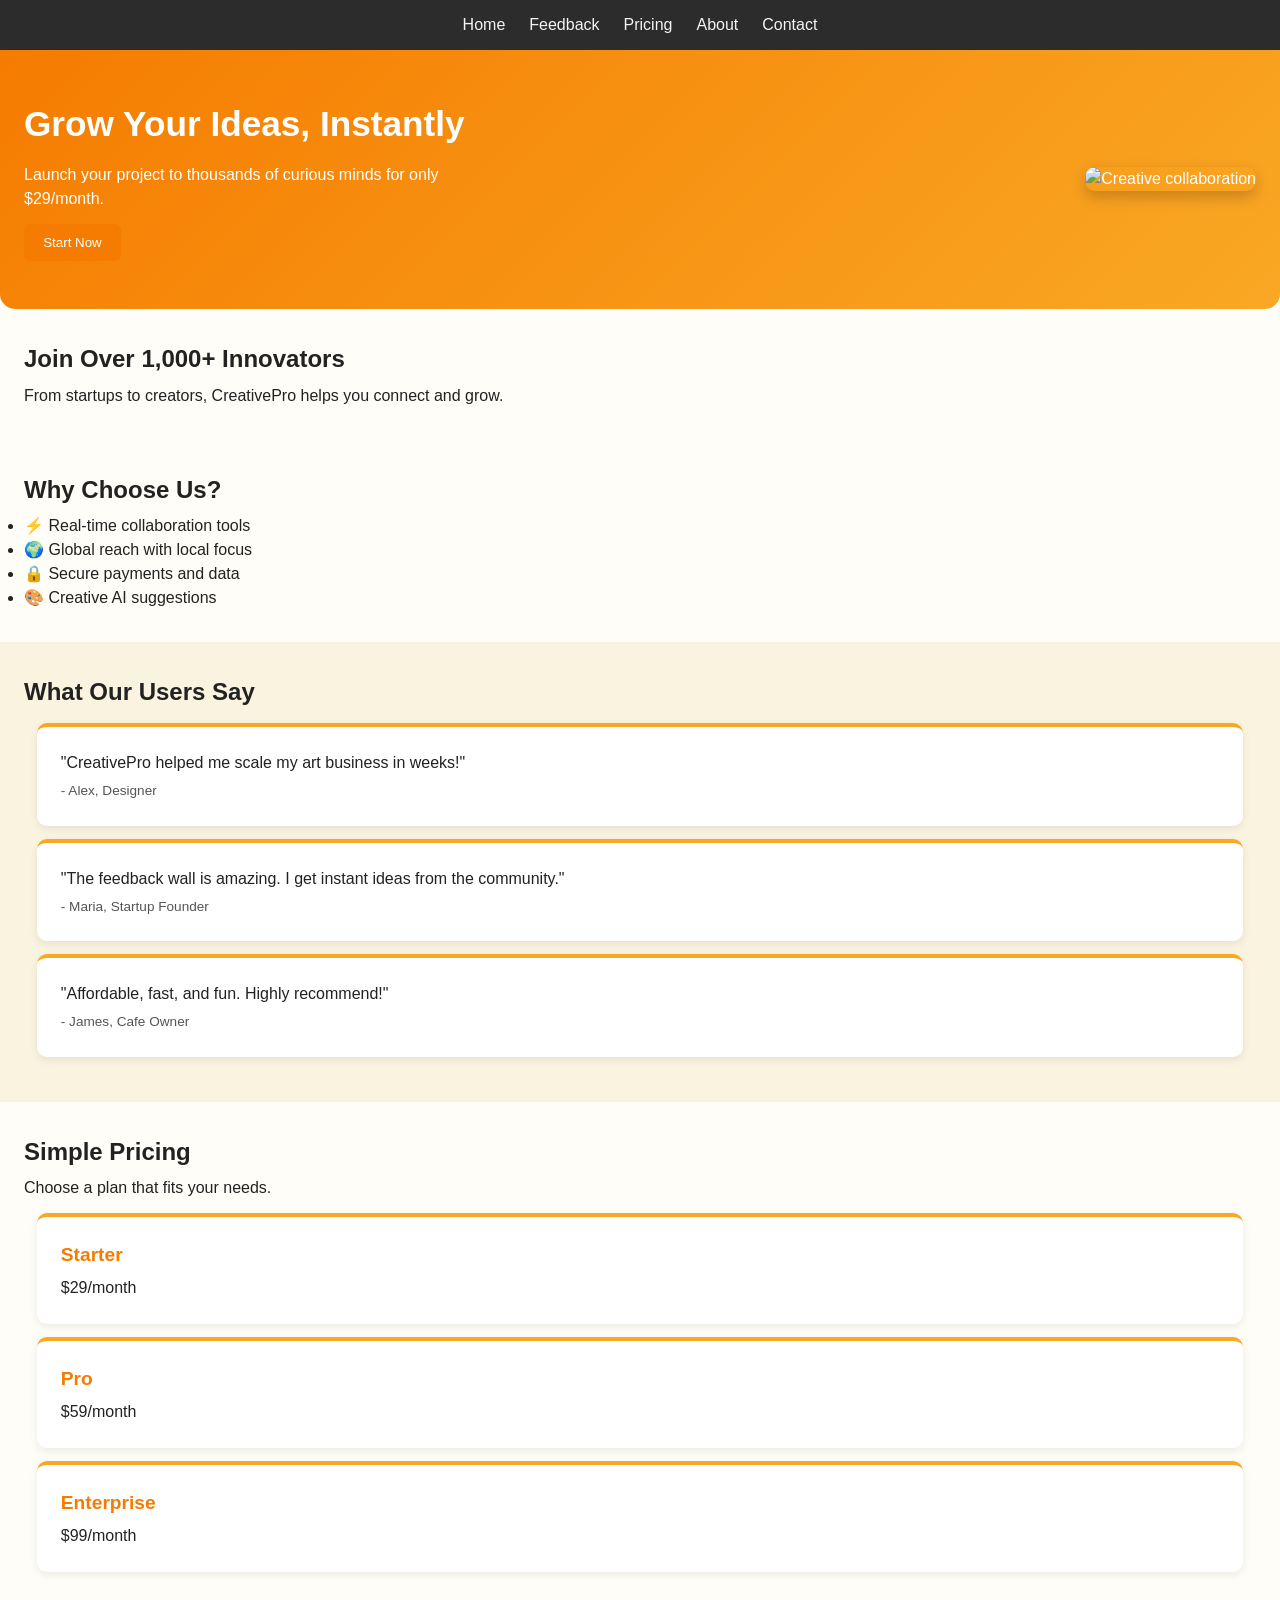
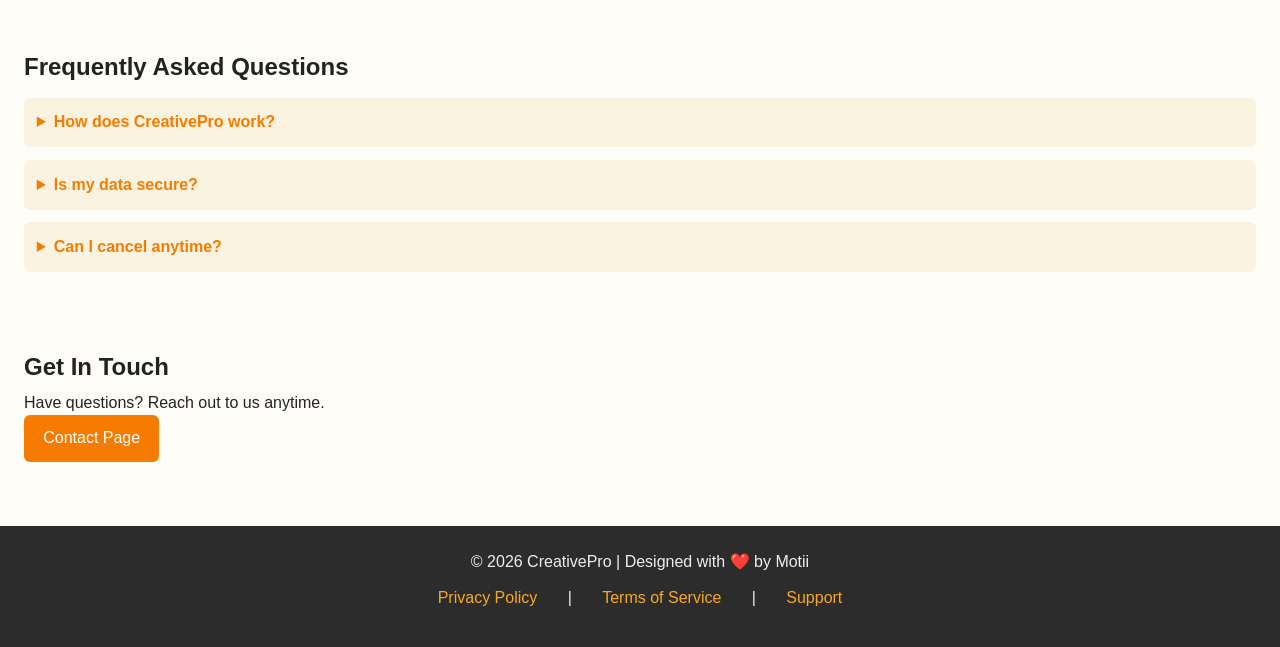
==== index.html @ 81c53964 "first commit" ====
<!DOCTYPE html>
<html lang="en">
<head>
  <meta charset="UTF-8">
  <title>CreativePro | Home</title>
  <link rel="stylesheet" href="style.css">
</head>
<body>
  <!-- Navigation -->
  <nav>
    <a href="index.html">Home</a>
    <a href="feedback.html">Feedback</a>
    <a href="pricing.html">Pricing</a>
    <a href="about.html">About</a>
    <a href="contact.html">Contact</a>
  </nav>

  <!-- Hero Section -->
  <section class="hero">
    <div class="hero-text">
      <h1>Grow Your Ideas, Instantly</h1>
      <p>Launch your project to thousands of curious minds for only $29/month.</p>
      <button id="ctaBtn">Start Now</button>
    </div>
    <div class="hero-image">
      <img src="https://picsum.photos/500/300" alt="Creative collaboration">
    </div>
  </section>

  <!-- Community Section -->
  <section class="community">
    <h2>Join Over 1,000+ Innovators</h2>
    <p>From startups to creators, CreativePro helps you connect and grow.</p>
  </section>

  <!-- Features Section -->
  <section class="features">
    <h2>Why Choose Us?</h2>
    <ul>
      <li>⚡ Real-time collaboration tools</li>
      <li>🌍 Global reach with local focus</li>
      <li>🔒 Secure payments and data</li>
      <li>🎨 Creative AI suggestions</li>
    </ul>
  </section>

  <!-- Testimonials Section -->
  <section class="testimonials">
    <h2>What Our Users Say</h2>
    <div class="testimonial">
      <p>"CreativePro helped me scale my art business in weeks!"</p>
      <span>- Alex, Designer</span>
    </div>
    <div class="testimonial">
      <p>"The feedback wall is amazing. I get instant ideas from the community."</p>
      <span>- Maria, Startup Founder</span>
    </div>
    <div class="testimonial">
      <p>"Affordable, fast, and fun. Highly recommend!"</p>
      <span>- James, Cafe Owner</span>
    </div>
  </section>

  <!-- Pricing Preview -->
  <section class="pricing-preview">
    <h2>Simple Pricing</h2>
    <p>Choose a plan that fits your needs.</p>
    <div class="plan">
      <h3>Starter</h3>
      <p>$29/month</p>
    </div>
    <div class="plan">
      <h3>Pro</h3>
      <p>$59/month</p>
    </div>
    <div class="plan">
      <h3>Enterprise</h3>
      <p>$99/month</p>
    </div>
  </section>

  <!-- FAQ Section -->
  <section class="faq">
    <h2>Frequently Asked Questions</h2>
    <details>
      <summary>How does CreativePro work?</summary>
      <p>We connect you with thousands of potential customers through smart advertising and AI-driven insights.</p>
    </details>
    <details>
      <summary>Is my data secure?</summary>
      <p>Yes, we use encrypted transactions and secure storage to protect your information.</p>
    </details>
    <details>
      <summary>Can I cancel anytime?</summary>
      <p>Absolutely. You can cancel or upgrade your plan at any time.</p>
    </details>
  </section>

  <!-- Contact Preview -->
  <section class="contact-preview">
    <h2>Get In Touch</h2>
    <p>Have questions? Reach out to us anytime.</p>
    <a href="contact.html" class="btn">Contact Page</a>
  </section>

  <!-- Footer -->
  <footer>
    <p>&copy; 2026 CreativePro | Designed with ❤️ by Motii</p>
    <nav>
      <a href="#">Privacy Policy</a> |
      <a href="#">Terms of Service</a> |
      <a href="#">Support</a>
    </nav>
  </footer>

  <script src="script.js"></script>
</body>
</html>
---- style.css ----
/* Reset */
* {
  margin: 0;
  padding: 0;
  box-sizing: border-box;
}

/* Base Styles */
body {
  font-family: 'Poppins', 'Segoe UI', sans-serif;
  background: #fffdf7;
  color: #222;
  line-height: 1.5;
}

h1, h2, h3 {
  margin-bottom: 0.4rem;
  font-weight: 600;
}

section {
  padding: 2rem 1.5rem; /* reduced spacing */
}

/* Navigation */
nav {
  background: #2c2c2c;
  padding: 0.8rem 1.5rem;
  display: flex;
  justify-content: center;
  gap: 1.5rem;
  position: sticky;
  top: 0;
}

nav a {
  color: #f4f4f4;
  text-decoration: none;
  font-weight: 500;
  transition: color 0.3s;
}

nav a:hover {
  color: #f9a825;
}

/* Hero Section */
.hero {
  display: flex;
  flex-wrap: wrap;
  justify-content: space-between;
  align-items: center;
  background: linear-gradient(135deg, #f57c00, #f9a825);
  color: white;
  padding: 3rem 1.5rem; /* tighter */
  border-radius: 0 0 15px 15px;
}

.hero-text {
  max-width: 480px;
}

.hero-text h1 {
  font-size: 2.2rem;
}

.hero-text p {
  margin: 0.8rem 0;
  font-size: 1rem;
}

.hero-image img {
  border-radius: 10px;
  box-shadow: 0 6px 15px rgba(0,0,0,0.2);
}

/* Buttons */
button, .btn {
  padding: 0.7rem 1.2rem;
  border: none;
  border-radius: 6px;
  background: #f57c00;
  color: white;
  cursor: pointer;
  font-weight: 500;
  transition: background 0.3s, transform 0.2s;
  text-decoration: none;
  display: inline-block;
}

button:hover, .btn:hover {
  background: #d84315;
  transform: translateY(-2px);
}

/* Cards */
.plan, .testimonial, .feedback-card {
  background: #fff;
  border-radius: 10px;
  box-shadow: 0 3px 8px rgba(0,0,0,0.08);
  padding: 1.5rem;
  margin: 0.8rem;
  border-top: 4px solid #f9a825;
  transition: transform 0.3s, box-shadow 0.3s;
}

.plan:hover, .testimonial:hover, .feedback-card:hover {
  transform: translateY(-3px);
  box-shadow: 0 6px 15px rgba(0,0,0,0.12);
}

/* Pricing Section */
.pricing {
  display: flex;
  justify-content: center;
  gap: 1.5rem;
  flex-wrap: wrap;
}

.plan h3 {
  margin-bottom: 0.4rem;
  font-size: 1.2rem;
  color: #f57c00;
}

/* Comparison Table */
.comparison table {
  width: 100%;
  border-collapse: collapse;
  margin-top: 1.5rem;
}

.comparison th, .comparison td {
  border: 1px solid #eee;
  padding: 0.6rem;
  text-align: center;
}

.comparison th {
  background: #f57c00;
  color: white;
}

/* Testimonials Section */
.testimonials {
  background: #faf3e0;
  padding: 2rem 1.5rem;
}

.testimonial span {
  display: block;
  margin-top: 0.4rem;
  color: #555;
  font-size: 0.85rem;
}

/* Feedback */
.interactive {
  text-align: center;
}

#feedbackInput {
  padding: 0.6rem;
  width: 55%;
  border: 1px solid #ddd;
  border-radius: 6px;
  margin-bottom: 0.8rem;
}

#feedbackWall {
  margin-top: 0.8rem;
  display: flex;
  flex-wrap: wrap;
  gap: 12px;
  justify-content: center;
}

/* FAQ */
.faq details {
  margin: 0.8rem 0;
  padding: 0.8rem;
  background: #faf3e0;
  border-radius: 6px;
  cursor: pointer;
}

.faq summary {
  font-weight: 600;
  color: #f57c00;
}

/* Contact */
.contact form {
  display: flex;
  flex-direction: column;
  max-width: 480px;
  margin: auto;
}

.contact input, .contact textarea {
  margin: 0.4rem 0;
  padding: 0.7rem;
  border: 1px solid #ddd;
  border-radius: 6px;
}

/* Footer */
footer {
  background: #2c2c2c;
  color: #eee;
  text-align: center;
  padding: 1.5rem;
  margin-top: 2rem;
}

footer nav a {
  color: #f9a825;
  text-decoration: none;
  margin: 0 0.4rem;
}

footer nav a:hover {
  color: #fff;
}

/* Responsive */
@media (max-width: 768px) {
  .hero {
    flex-direction: column;
    text-align: center;
  }
  .hero-text {
    max-width: 100%;
  }
  .pricing {
    flex-direction: column;
    align-items: center;
  }
}
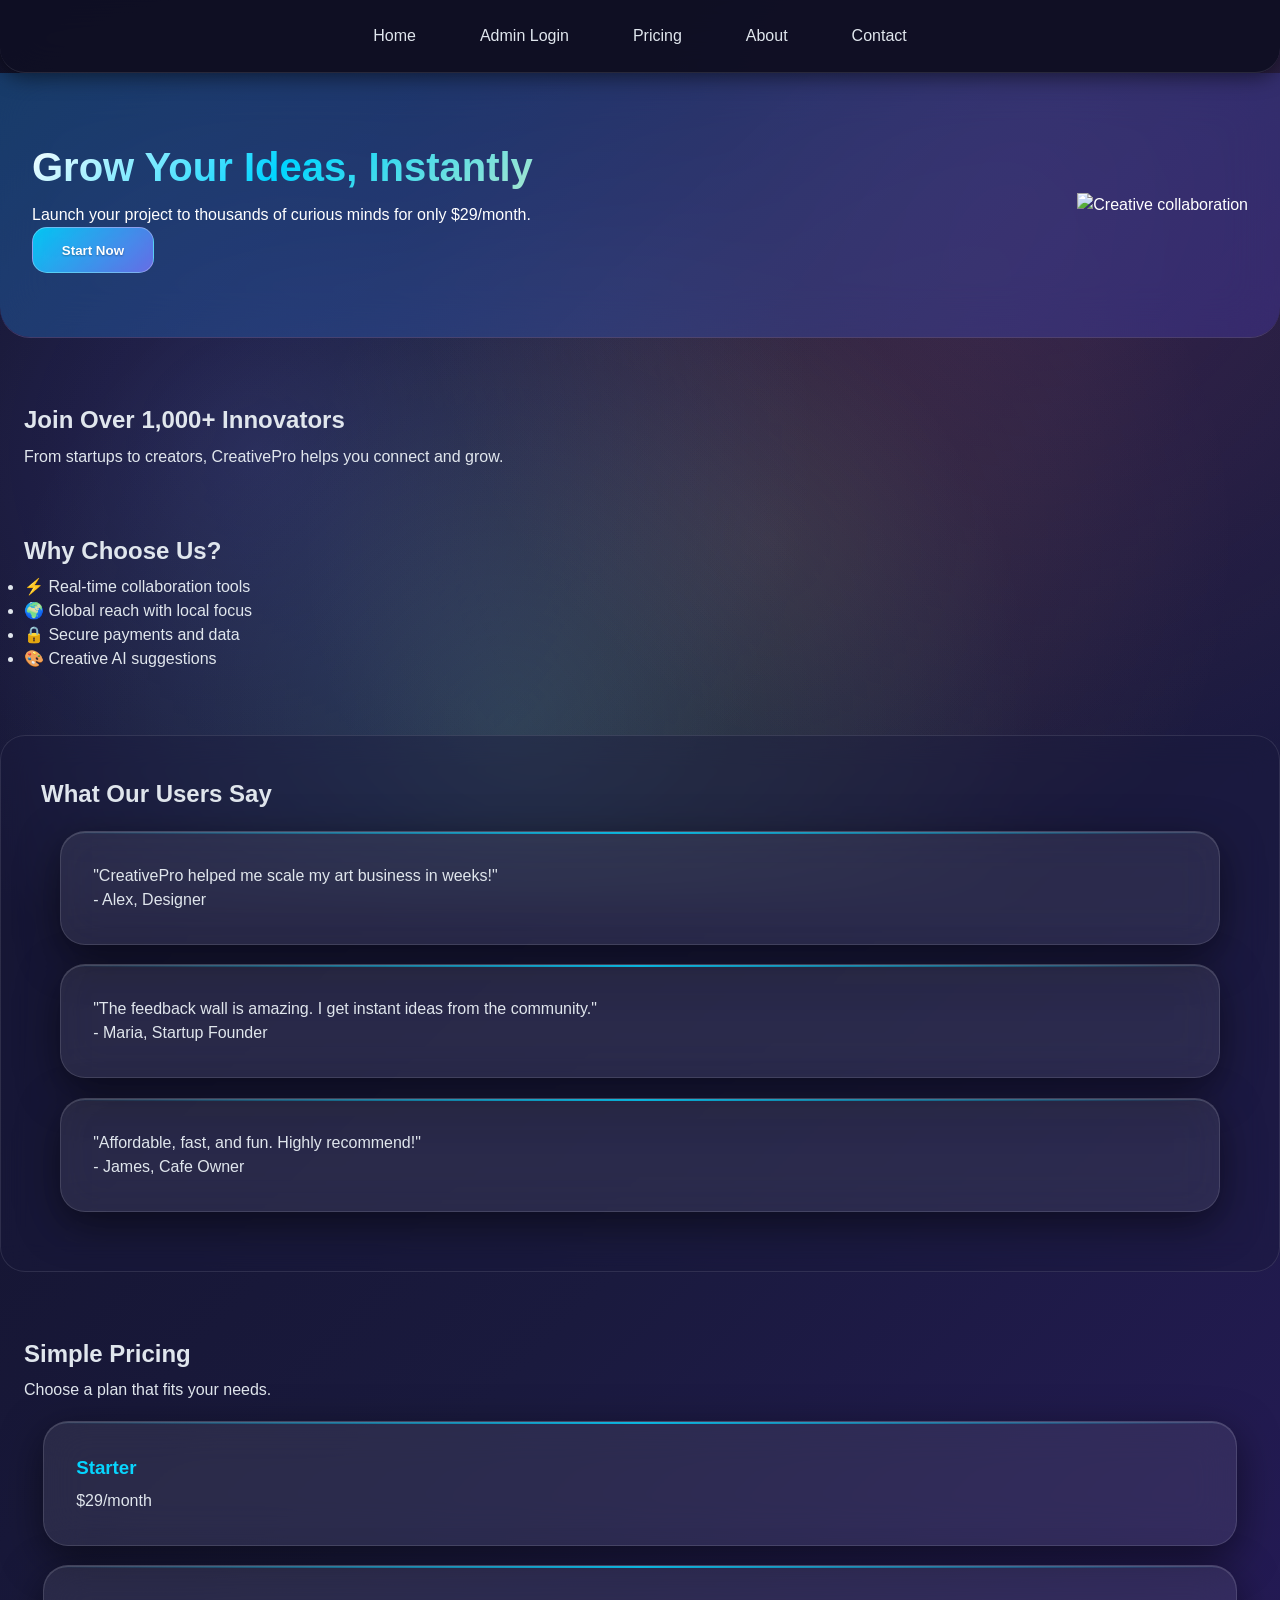
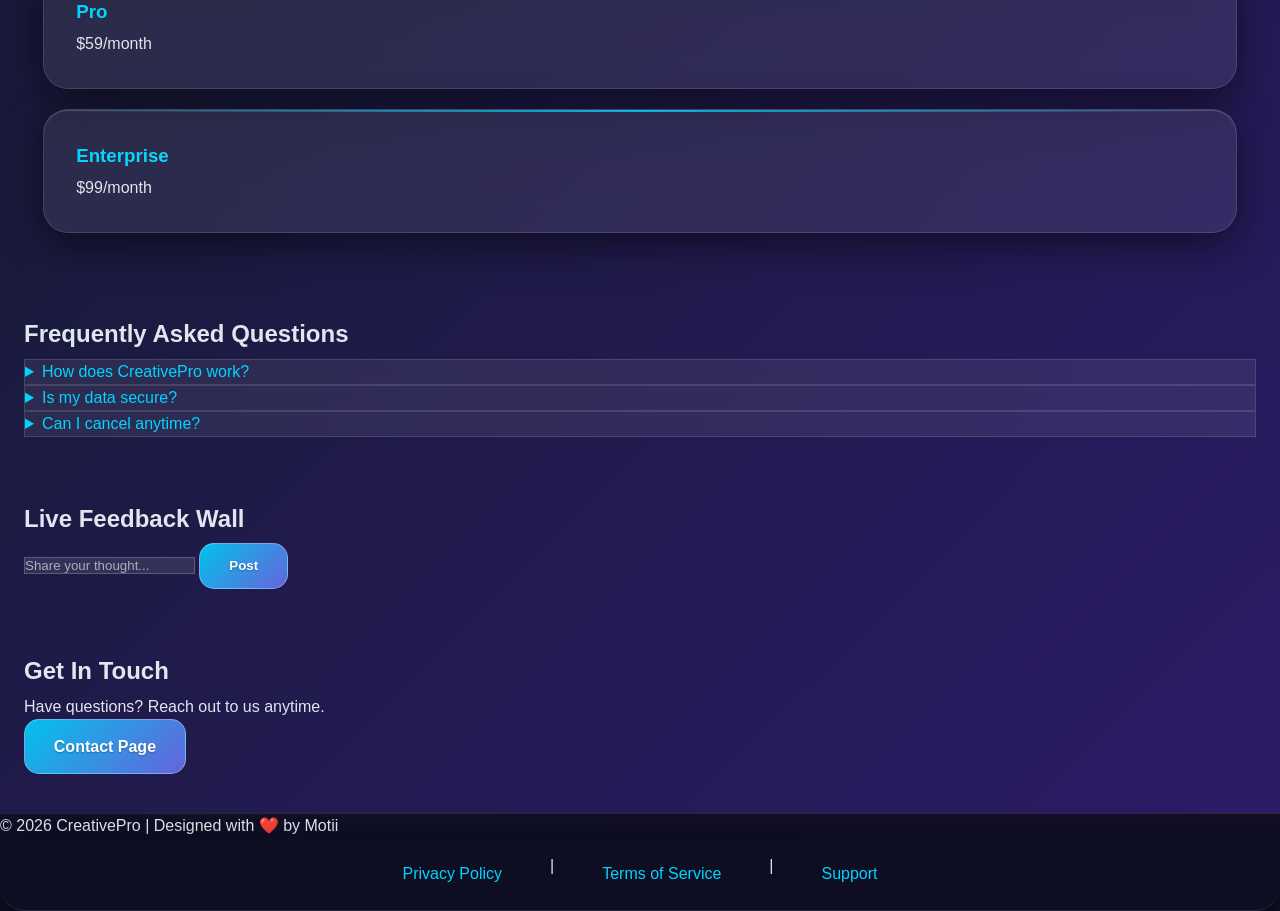
==== commit 706e82b6: "modified style" ====
--- a/index.html
+++ b/index.html
@@ -9,7 +9,7 @@
   <!-- Navigation -->
   <nav>
     <a href="index.html">Home</a>
-    <a href="feedback.html">Feedback</a>
+    <a href="login.html">Admin Login</a>
     <a href="pricing.html">Pricing</a>
     <a href="about.html">About</a>
     <a href="contact.html">Contact</a>
@@ -96,6 +96,14 @@
     </details>
   </section>
 
+  <!-- Feedback Wall -->
+  <section class="interactive">
+    <h2>Live Feedback Wall</h2>
+    <input type="text" id="feedbackInput" placeholder="Share your thought...">
+    <button id="addFeedback">Post</button>
+    <div id="feedbackWall"></div>
+  </section>
+
   <!-- Contact Preview -->
   <section class="contact-preview">
     <h2>Get In Touch</h2>
--- a/style.css
+++ b/style.css
@@ -5,12 +5,35 @@
   box-sizing: border-box;
 }
 
-/* Base Styles */
+/* Base Styles - NEW COLOR SCHEME */
 body {
   font-family: 'Poppins', 'Segoe UI', sans-serif;
-  background: #fffdf7;
-  color: #222;
+  background: linear-gradient(135deg, #0f0f23 0%, #1a1a3e 50%, #2d1b69 100%); /* Dark cosmic theme */
+  color: #e0e6ed;
   line-height: 1.5;
+  min-height: 100vh;
+  position: relative;
+}
+
+body::before {
+  content: '';
+  position: fixed;
+  top: 0;
+  left: 0;
+  width: 100%;
+  height: 100%;
+  background: 
+    radial-gradient(circle at 20% 50%, rgba(120, 119, 255, 0.2) 0%, transparent 50%),
+    radial-gradient(circle at 80% 20%, rgba(255, 119, 198, 0.15) 0%, transparent 50%),
+    radial-gradient(circle at 40% 80%, rgba(120, 255, 198, 0.15) 0%, transparent 50%),
+    radial-gradient(circle at 60% 60%, rgba(255, 198, 119, 0.1) 0%, transparent 50%);
+  z-index: -1;
+  animation: float 20s ease-in-out infinite alternate;
+}
+
+@keyframes float {
+  0% { transform: scale(1) rotate(0deg); }
+  100% { transform: scale(1.05) rotate(1deg); }
 }
 
 h1, h2, h3 {
@@ -19,221 +42,278 @@
 }
 
 section {
-  padding: 2rem 1.5rem; /* reduced spacing */
-}
-
-/* Navigation */
+  padding: 2rem 1.5rem;
+}
+
+/* Glassmorphism Mixin/Base - Updated for new colors */
+.glass {
+  background: rgba(255, 255, 255, 0.1);
+  backdrop-filter: blur(15px);
+  -webkit-backdrop-filter: blur(15px);
+  border: 1px solid rgba(255, 255, 255, 0.15);
+  box-shadow: 
+    0 8px 32px rgba(0, 0, 0, 0.4),
+    inset 0 1px 0 rgba(255, 255, 255, 0.2);
+  border-radius: 20px;
+}
+
+/* Navigation - Dark Glass */
 nav {
-  background: #2c2c2c;
-  padding: 0.8rem 1.5rem;
+  background: rgba(15, 15, 35, 0.95);
+  backdrop-filter: blur(20px);
+  -webkit-backdrop-filter: blur(20px);
+  padding: 1rem 1.5rem;
   display: flex;
   justify-content: center;
-  gap: 1.5rem;
+  gap: 2rem;
   position: sticky;
   top: 0;
+  z-index: 100;
+  border-radius: 0 0 25px 25px;
+  border-bottom: 1px solid rgba(255, 255, 255, 0.1);
+  box-shadow: 0 4px 20px rgba(0, 0, 0, 0.5);
 }
 
 nav a {
-  color: #f4f4f4;
+  color: #e0e6ed;
   text-decoration: none;
   font-weight: 500;
-  transition: color 0.3s;
+  transition: all 0.3s ease;
+  position: relative;
+  padding: 0.5rem 1rem;
+  border-radius: 10px;
 }
 
 nav a:hover {
-  color: #f9a825;
-}
-
-/* Hero Section */
+  color: #00d4ff;
+  background: rgba(0, 212, 255, 0.1);
+  text-shadow: 0 0 15px rgba(0, 212, 255, 0.5);
+}
+
+/* Hero Section - Cosmic Glass */
 .hero {
   display: flex;
   flex-wrap: wrap;
   justify-content: space-between;
   align-items: center;
-  background: linear-gradient(135deg, #f57c00, #f9a825);
-  color: white;
-  padding: 3rem 1.5rem; /* tighter */
-  border-radius: 0 0 15px 15px;
-}
-
-.hero-text {
-  max-width: 480px;
+  background: rgba(45, 27, 105, 0.4);
+  backdrop-filter: blur(25px);
+  -webkit-backdrop-filter: blur(25px);
+  color: #fff;
+  padding: 4rem 2rem;
+  border-radius: 0 0 30px 30px;
+  margin-bottom: 2rem;
+  position: relative;
+  overflow: hidden;
+  border-bottom: 1px solid rgba(255, 255, 255, 0.15);
+}
+
+.hero::before {
+  content: '';
+  position: absolute;
+  top: 0;
+  left: 0;
+  right: 0;
+  bottom: 0;
+  background: linear-gradient(135deg, rgba(0, 212, 255, 0.2), rgba(120, 119, 255, 0.15));
+  border-radius: 0 0 30px 30px;
+  z-index: -1;
+  animation: shimmer 3s ease-in-out infinite alternate;
+}
+
+@keyframes shimmer {
+  0% { opacity: 0.7; }
+  100% { opacity: 1; }
 }
 
 .hero-text h1 {
-  font-size: 2.2rem;
-}
-
-.hero-text p {
-  margin: 0.8rem 0;
-  font-size: 1rem;
-}
-
-.hero-image img {
-  border-radius: 10px;
-  box-shadow: 0 6px 15px rgba(0,0,0,0.2);
-}
-
-/* Buttons */
+  font-size: 2.5rem;
+  background: linear-gradient(135deg, #fff, #00d4ff, #a8e6cf);
+  -webkit-background-clip: text;
+  -webkit-text-fill-color: transparent;
+  background-clip: text;
+}
+
+/* Buttons - Neon Glass */
 button, .btn {
-  padding: 0.7rem 1.2rem;
+  padding: 0.9rem 1.8rem;
   border: none;
-  border-radius: 6px;
-  background: #f57c00;
+  border-radius: 15px;
+  background: linear-gradient(135deg, rgba(0, 212, 255, 0.9), rgba(120, 119, 255, 0.8));
+  backdrop-filter: blur(12px);
   color: white;
   cursor: pointer;
-  font-weight: 500;
-  transition: background 0.3s, transform 0.2s;
+  font-weight: 600;
+  transition: all 0.4s ease;
   text-decoration: none;
   display: inline-block;
+  position: relative;
+  overflow: hidden;
+  border: 1px solid rgba(255, 255, 255, 0.3);
+  text-shadow: 0 1px 2px rgba(0,0,0,0.3);
 }
 
 button:hover, .btn:hover {
-  background: #d84315;
-  transform: translateY(-2px);
-}
-
-/* Cards */
+  background: linear-gradient(135deg, rgba(0, 212, 255, 1), rgba(120, 119, 255, 0.95));
+  transform: translateY(-4px) scale(1.05);
+  box-shadow: 
+    0 15px 35px rgba(0, 212, 255, 0.4),
+    0 5px 15px rgba(0, 0, 0, 0.3);
+}
+
+/* Cards - Dark Glassmorphism */
 .plan, .testimonial, .feedback-card {
-  background: #fff;
-  border-radius: 10px;
-  box-shadow: 0 3px 8px rgba(0,0,0,0.08);
-  padding: 1.5rem;
-  margin: 0.8rem;
-  border-top: 4px solid #f9a825;
-  transition: transform 0.3s, box-shadow 0.3s;
+  background: rgba(255, 255, 255, 0.08);
+  backdrop-filter: blur(20px);
+  -webkit-backdrop-filter: blur(20px);
+  border: 1px solid rgba(255, 255, 255, 0.12);
+  box-shadow: 
+    0 12px 40px rgba(0, 0, 0, 0.5),
+    inset 0 1px 0 rgba(255, 255, 255, 0.15);
+  padding: 2rem;
+  margin: 1.2rem;
+  border-radius: 25px;
+  transition: all 0.5s cubic-bezier(0.175, 0.885, 0.32, 1.275);
+  position: relative;
+  overflow: hidden;
+}
+
+.plan::before, .testimonial::before, .feedback-card::before {
+  content: '';
+  position: absolute;
+  top: 0;
+  left: 0;
+  right: 0;
+  height: 2px;
+  background: linear-gradient(90deg, transparent, rgba(0, 212, 255, 0.8), transparent);
 }
 
 .plan:hover, .testimonial:hover, .feedback-card:hover {
-  transform: translateY(-3px);
-  box-shadow: 0 6px 15px rgba(0,0,0,0.12);
-}
-
-/* Pricing Section */
-.pricing {
-  display: flex;
-  justify-content: center;
-  gap: 1.5rem;
-  flex-wrap: wrap;
+  transform: translateY(-10px) scale(1.03);
+  box-shadow: 
+    0 25px 50px rgba(0, 0, 0, 0.6),
+    0 10px 25px rgba(0, 212, 255, 0.2),
+    inset 0 1px 0 rgba(255, 255, 255, 0.25);
+  border-color: rgba(0, 212, 255, 0.4);
 }
 
 .plan h3 {
-  margin-bottom: 0.4rem;
-  font-size: 1.2rem;
-  color: #f57c00;
-}
+  background: linear-gradient(135deg, #00d4ff, #a8e6cf);
+  -webkit-background-clip: text;
+  -webkit-text-fill-color: transparent;
+  background-clip: text;
+}
+
+/* Rest of your existing styles remain the same but with color updates... */
 
 /* Comparison Table */
-.comparison table {
-  width: 100%;
-  border-collapse: collapse;
-  margin-top: 1.5rem;
-}
-
-.comparison th, .comparison td {
-  border: 1px solid #eee;
-  padding: 0.6rem;
-  text-align: center;
+.comparison {
+  background: rgba(255, 255, 255, 0.06);
+  backdrop-filter: blur(15px);
+  border-radius: 25px;
+  padding: 2rem;
+  margin: 2rem auto;
+  max-width: 900px;
+  border: 1px solid rgba(255, 255, 255, 0.1);
 }
 
 .comparison th {
-  background: #f57c00;
+  background: linear-gradient(135deg, rgba(0, 212, 255, 0.9), rgba(120, 119, 255, 0.8));
   color: white;
 }
 
-/* Testimonials Section */
+/* Testimonials */
 .testimonials {
-  background: #faf3e0;
-  padding: 2rem 1.5rem;
-}
-
-.testimonial span {
-  display: block;
-  margin-top: 0.4rem;
-  color: #555;
-  font-size: 0.85rem;
-}
-
-/* Feedback */
-.interactive {
-  text-align: center;
-}
-
+  background: rgba(26, 26, 62, 0.4);
+  backdrop-filter: blur(15px);
+  padding: 2.5rem;
+  border-radius: 25px;
+  margin: 2rem 0;
+  border: 1px solid rgba(255, 255, 255, 0.1);
+}
+
+/* Feedback Input */
 #feedbackInput {
-  padding: 0.6rem;
-  width: 55%;
-  border: 1px solid #ddd;
-  border-radius: 6px;
-  margin-bottom: 0.8rem;
-}
-
-#feedbackWall {
-  margin-top: 0.8rem;
-  display: flex;
-  flex-wrap: wrap;
-  gap: 12px;
-  justify-content: center;
+  background: rgba(255, 255, 255, 0.1);
+  backdrop-filter: blur(12px);
+  border: 1px solid rgba(255, 255, 255, 0.2);
+  color: #e0e6ed;
+}
+
+#feedbackInput::placeholder {
+  color: rgba(255, 255, 255, 0.6);
+}
+
+#feedbackInput:focus {
+  box-shadow: 0 0 0 3px rgba(0, 212, 255, 0.3);
+  background: rgba(255, 255, 255, 0.15);
 }
 
 /* FAQ */
 .faq details {
-  margin: 0.8rem 0;
-  padding: 0.8rem;
-  background: #faf3e0;
-  border-radius: 6px;
-  cursor: pointer;
+  background: rgba(255, 255, 255, 0.08);
+  backdrop-filter: blur(15px);
+  border: 1px solid rgba(255, 255, 255, 0.12);
 }
 
 .faq summary {
-  font-weight: 600;
-  color: #f57c00;
-}
-
-/* Contact */
+  color: #00d4ff;
+}
+
+/* Contact Form */
 .contact form {
-  display: flex;
-  flex-direction: column;
-  max-width: 480px;
-  margin: auto;
+  background: rgba(255, 255, 255, 0.08);
+  backdrop-filter: blur(20px);
+  border: 1px solid rgba(255, 255, 255, 0.12);
+  color: #e0e6ed;
 }
 
 .contact input, .contact textarea {
-  margin: 0.4rem 0;
-  padding: 0.7rem;
-  border: 1px solid #ddd;
-  border-radius: 6px;
+  background: rgba(255, 255, 255, 0.08);
+  backdrop-filter: blur(12px);
+  border: 1px solid rgba(255, 255, 255, 0.2);
+  color: #e0e6ed;
+}
+
+.contact input::placeholder, .contact textarea::placeholder {
+  color: rgba(255, 255, 255, 0.5);
 }
 
 /* Footer */
 footer {
-  background: #2c2c2c;
-  color: #eee;
-  text-align: center;
-  padding: 1.5rem;
-  margin-top: 2rem;
+  background: rgba(15, 15, 35, 0.95);
+  backdrop-filter: blur(20px);
+  border-top: 1px solid rgba(255, 255, 255, 0.1);
 }
 
 footer nav a {
-  color: #f9a825;
-  text-decoration: none;
-  margin: 0 0.4rem;
+  color: #00d4ff;
 }
 
 footer nav a:hover {
-  color: #fff;
-}
-
-/* Responsive */
+  color: #a8e6cf;
+  text-shadow: 0 0 15px rgba(168, 230, 207, 0.5);
+}
+
+/* Responsive styles remain the same */
 @media (max-width: 768px) {
   .hero {
     flex-direction: column;
     text-align: center;
+    padding: 2.5rem 1.5rem;
   }
+  
   .hero-text {
     max-width: 100%;
+    margin-bottom: 2rem;
   }
+  
   .pricing {
     flex-direction: column;
     align-items: center;
   }
-}
+  
+  #feedbackInput {
+    width: 90%;
+  }
+}
